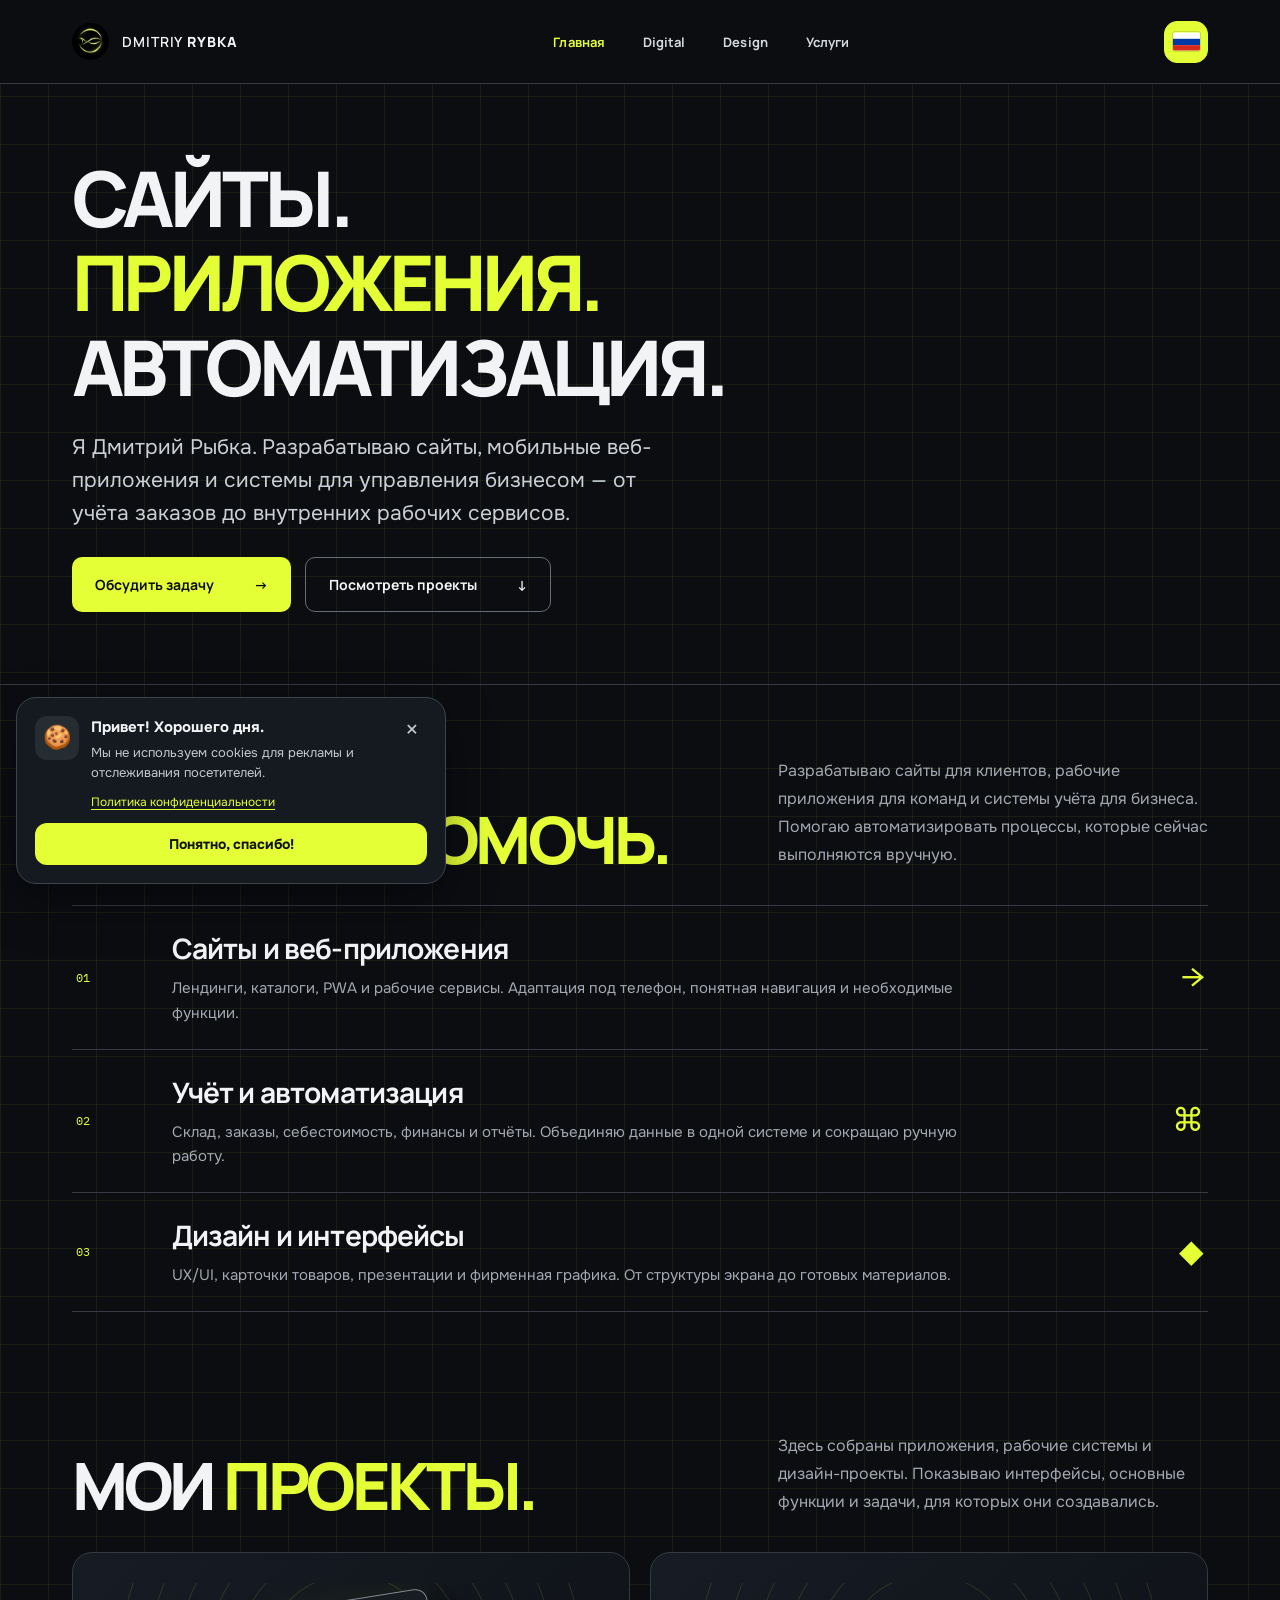
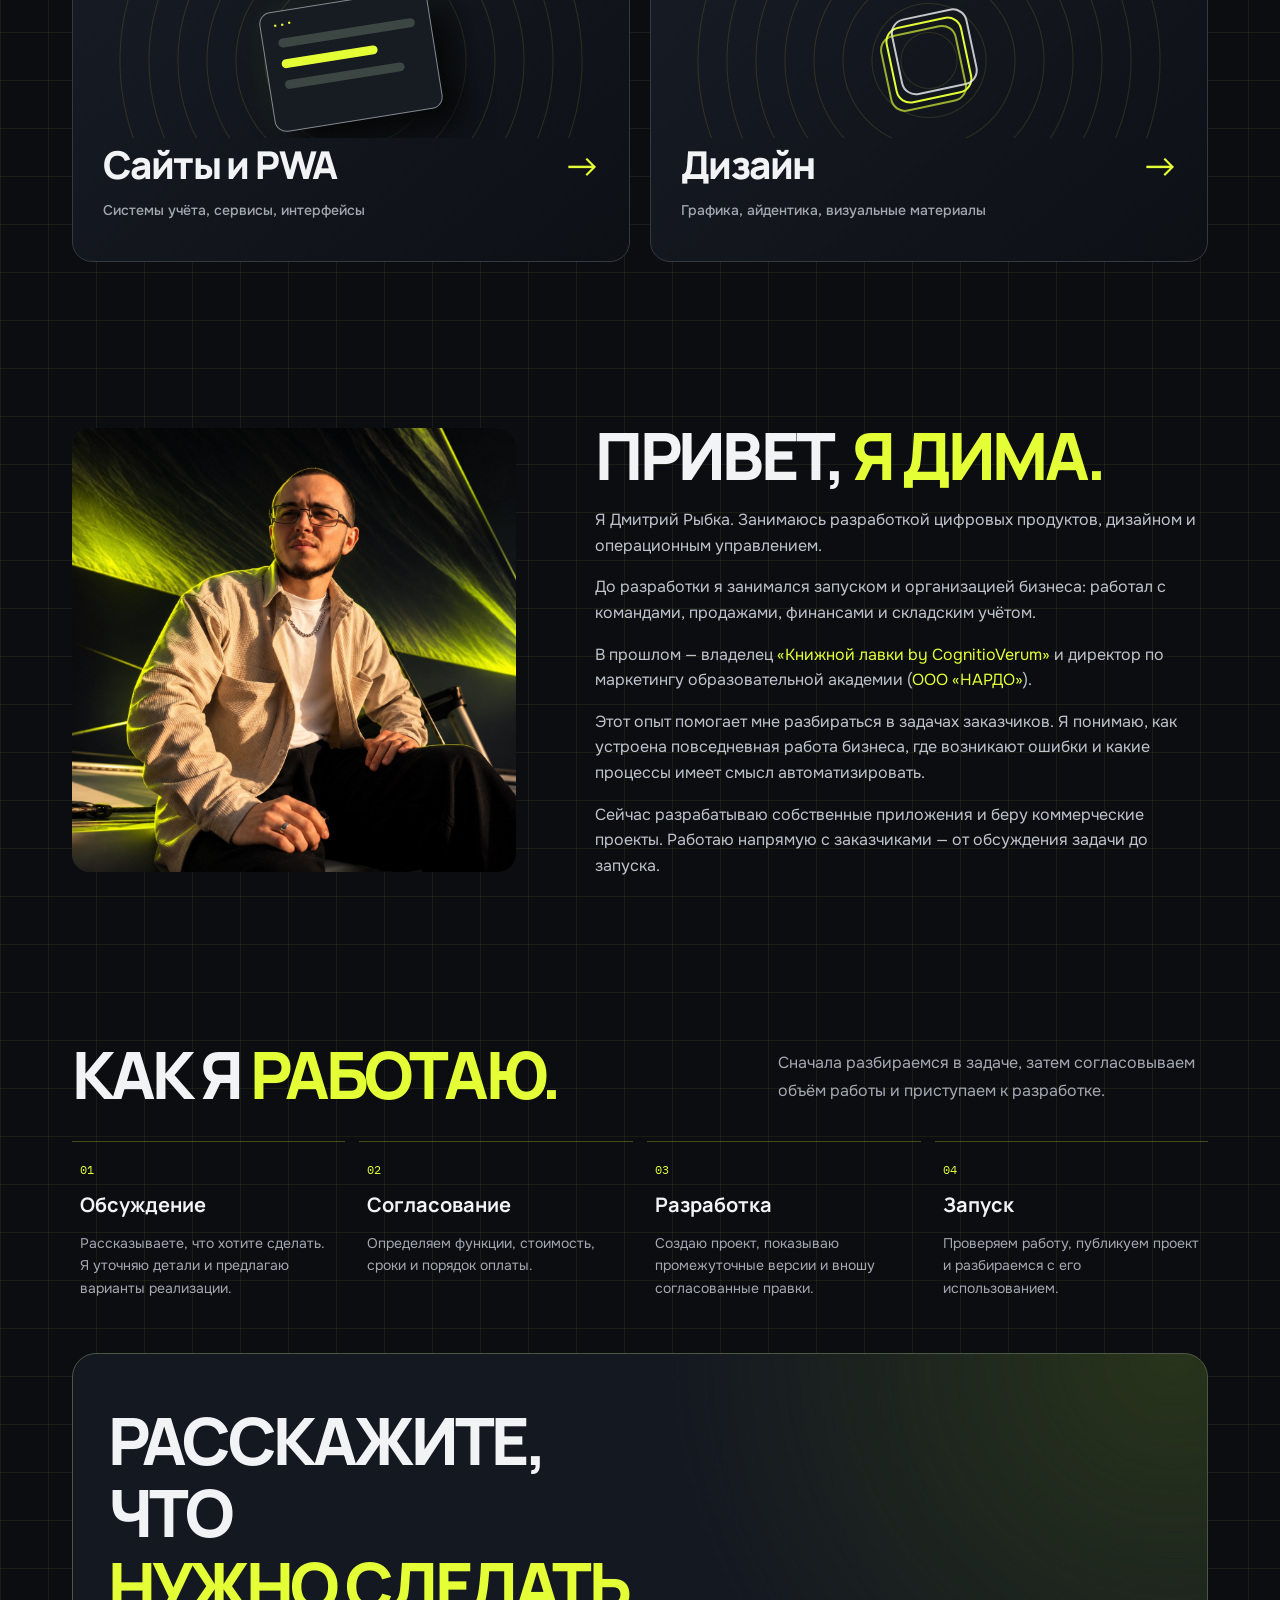
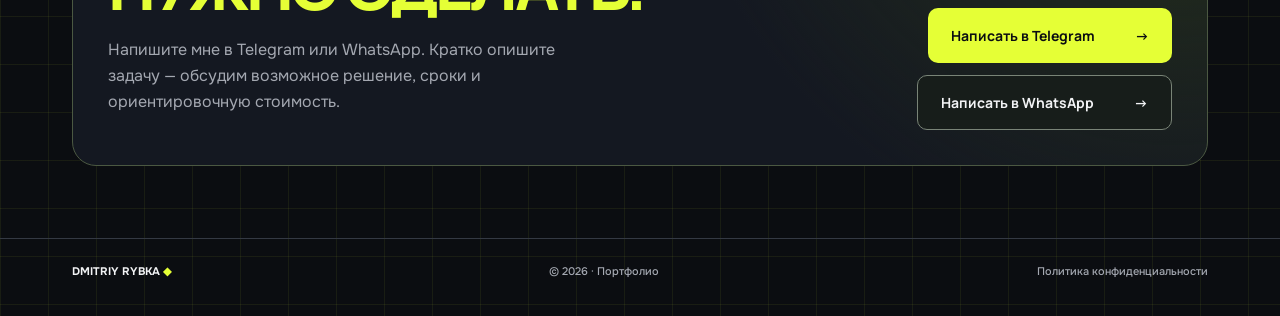
==== index.html @ 059158e9 "Integrate services navigation and sitemap: index.html" ====
<!doctype html><html lang="ru"><head>
<!-- Google Analytics 4 -->
<script async src="https://www.googletagmanager.com/gtag/js?id=G-76533XR7NF"></script>
<script>
  window.dataLayer = window.dataLayer || [];
  function gtag(){dataLayer.push(arguments);}
  gtag('js', new Date());
  gtag('config', 'G-76533XR7NF');
</script>

<meta charset="utf-8"><meta name="viewport" content="width=device-width,initial-scale=1"><meta name="theme-color" content="#0B0D11">
<meta name="description" content="Разработка сайтов, PWA, автоматизация и дизайн. Работаю удалённо с заказчиками из Батуми, Тбилиси, Кутаиси, Сочи, Краснодара, Москвы и других городов."><title>Дмитрий Рыбка — разработка сайтов, PWA и автоматизация</title>
<link rel="icon" href="brand-logo.png" type="image/svg+xml"><link rel="preconnect" href="https://fonts.googleapis.com"><link rel="preconnect" href="https://fonts.gstatic.com" crossorigin><link href="https://fonts.googleapis.com/css2?family=Manrope:wght@400;500;600;700;800&family=Onest:wght@400;500;600;700&family=IBM+Plex+Mono:wght@400;500&display=swap" rel="stylesheet"><link rel="stylesheet" href="brand-site.css?v=6"><script src="locales/ru.js?v=2" defer></script><script src="locales/en.js?v=3" defer></script><script src="locales/ka.js?v=3" defer></script><script src="i18n.js?v=3" defer></script><script src="brand-site.js?v=6" defer></script>

<link rel="canonical" href="https://dmitriyribka27.github.io/">
<meta name="robots" content="index, follow, max-image-preview:large">
<meta property="og:type" content="website">
<meta property="og:site_name" content="Dmitriy Rybka — Portfolio">
<meta property="og:title" content="Дмитрий Рыбка — разработка сайтов, PWA и автоматизация">
<meta property="og:description" content="Разработка сайтов, PWA, автоматизация и дизайн. Работаю удалённо с заказчиками из Батуми, Тбилиси, Кутаиси, Сочи, Краснодара, Москвы и других городов.">
<meta property="og:url" content="https://dmitriyribka27.github.io/">
<meta name="twitter:card" content="summary">
<meta name="twitter:title" content="Дмитрий Рыбка — разработка сайтов, PWA и автоматизация">
<meta name="twitter:description" content="Разработка сайтов, PWA, автоматизация и дизайн. Работаю удалённо с заказчиками из Батуми, Тбилиси, Кутаиси, Сочи, Краснодара, Москвы и других городов.">
<script type="application/ld+json">{"@context":"https://schema.org","@type":"Person","name":"Дмитрий Рыбка","alternateName":"Dmitriy Rybka","url":"https://dmitriyribka27.github.io/","jobTitle":"Веб-разработчик и дизайнер","description":"Разработка сайтов, PWA, автоматизация бизнес-процессов и графический дизайн.","knowsAbout":["Web development","Progressive Web Apps","Business process automation","UI/UX design","Graphic design"],"sameAs":["https://github.com/dmitriyribka27","https://t.me/ribka_27"]}</script>
</head><body>
<header class="header"><a class="wordmark" href="index.html"><img src="brand-logo.png" alt="" width="37" height="37"><span>DMITRIY <b>RYBKA</b></span></a><nav class="nav" aria-label="Основное меню"><a class="active" href="index.html">Главная</a><a href="digital.html">Digital</a><a href="design.html">Design</a><a href="services.html">Услуги</a></nav><div class="language-switcher"><button class="language-trigger" type="button" aria-label="Выбрать язык" aria-haspopup="true" aria-expanded="false" aria-controls="site-language-menu"><span class="language-trigger-flag" aria-hidden="true">🇷🇺</span></button><div class="language-menu" id="site-language-menu" hidden aria-label="Другие языки"><button class="language-option" type="button" data-lang="en" aria-label="English — скоро" title="English — скоро"><span aria-hidden="true">🇺🇸</span></button><button class="language-option" type="button" data-lang="ka" aria-label="ქართული — скоро" title="ქართული — скоро"><span aria-hidden="true">🇬🇪</span></button></div></div></header>
<main>
<section class="hero section" id="top"><div class="hero-mesh mesh" aria-hidden="true"></div><div class="hero-content"><p class="eyebrow"><span class="signal"></span>  <span class="eyebrow-end"></span></p><h1>САЙТЫ.<br><span class="lime">ПРИЛОЖЕНИЯ.</span><br>АВТОМАТИЗАЦИЯ.</h1><p class="hero-desc">Я Дмитрий Рыбка. Разрабатываю сайты, мобильные веб-приложения и системы для управления бизнесом — от учёта заказов до внутренних рабочих сервисов.</p><div class="actions"><a class="btn btn-lime" href="https://t.me/ribka_27" target="_blank" rel="noopener">Обсудить задачу <span>→</span></a><a class="btn btn-ghost" href="#works">Посмотреть проекты <span>↓</span></a></div><div class="hero-foot"><span></span><span>ЛИСТАЙТЕ ВНИЗ ↓</span></div></div></section>
<section class="section services" id="services"><div class="section-top"><span></span><span>ЧЕМ МОГУ БЫТЬ ПОЛЕЗЕН</span></div><div class="section-head"><h2>ЧЕМ МОГУ <span class="lime">ПОМОЧЬ.</span></h2><p>Разрабатываю сайты для клиентов, рабочие приложения для команд и системы учёта для бизнеса. Помогаю автоматизировать процессы, которые сейчас выполняются вручную.</p></div><div class="service-list"><article class="service"><span class="service-no">01</span><div><h3>Сайты и веб-приложения</h3><p>Лендинги, каталоги, PWA и рабочие сервисы. Адаптация под телефон, понятная навигация и необходимые функции.</p></div><span class="service-symbol" aria-hidden="true">→</span></article><article class="service"><span class="service-no">02</span><div><h3>Учёт и автоматизация</h3><p>Склад, заказы, себестоимость, финансы и отчёты. Объединяю данные в одной системе и сокращаю ручную работу.</p></div><span class="service-symbol" aria-hidden="true">⌘</span></article><article class="service"><span class="service-no">03</span><div><h3>Дизайн и интерфейсы</h3><p>UX/UI, карточки товаров, презентации и фирменная графика. От структуры экрана до готовых материалов.</p></div><span class="service-symbol" aria-hidden="true">◆</span></article></div></section>
<section class="section work-links" id="works"><div class="section-top"><span></span><span>ВЫБЕРИТЕ НАПРАВЛЕНИЕ</span></div><div class="section-head"><h2>МОИ <span class="lime">ПРОЕКТЫ.</span></h2><p>Здесь собраны приложения, рабочие системы и дизайн-проекты. Показываю интерфейсы, основные функции и задачи, для которых они создавались.</p></div><div class="work-grid"><a href="digital.html" class="work-card"><div class="card-graphic digital-graphic" aria-hidden="true"><span class="abstract-window"><i></i><i></i><i></i><em></em></span></div><span class="work-label"></span><strong>Сайты и PWA <span>→</span></strong><small>Системы учёта, сервисы, интерфейсы</small></a><a href="design.html" class="work-card"><div class="card-graphic design-graphic" aria-hidden="true"><span class="design-icon" aria-hidden="true"><i></i><i></i><i></i></span></div><span class="work-label"></span><strong>Дизайн <span>→</span></strong><small>Графика, айдентика, визуальные материалы</small></a></div></section>
<section class="section about" id="about"><div class="section-top"><span></span><span>ДМИТРИЙ РЫБКА</span></div><div class="about-layout"><div class="about-picture"><img src="assets/dmitriy-yacht.jpeg" alt="Дмитрий Рыбка на яхте в Батуми" loading="lazy"><span class="picture-caption"></span></div><div class="about-copy"><h2>ПРИВЕТ, <span class="lime">Я ДИМА.</span></h2><p>Я Дмитрий Рыбка. Занимаюсь разработкой цифровых продуктов, дизайном и операционным управлением.</p><p>До разработки я занимался запуском и организацией бизнеса: работал с командами, продажами, финансами и складским учётом.</p><p>В прошлом — владелец <span class="lime">«Книжной лавки by CognitioVerum»</span> и директор по маркетингу образовательной академии (<span class="lime">ООО «НАРДО»</span>).</p><p>Этот опыт помогает мне разбираться в задачах заказчиков. Я понимаю, как устроена повседневная работа бизнеса, где возникают ошибки и какие процессы имеет смысл автоматизировать.</p><p>Сейчас разрабатываю собственные приложения и беру коммерческие проекты. Работаю напрямую с заказчиками — от обсуждения задачи до запуска.</p><div class="about-facts"><span>ОПЕРАЦИОННЫЙ ОПЫТ</span><span>Сайты, PWA и UX</span></div></div></div></section>
<section class="section process" id="contact"><div class="section-top"><span></span><span>ПРОСТОЙ И ПРОЗРАЧНЫЙ ПРОЦЕСС</span></div><div class="section-head"><h2>КАК Я <span class="lime">РАБОТАЮ.</span></h2><p>Сначала разбираемся в задаче, затем согласовываем объём работы и приступаем к разработке.</p></div><ol class="steps"><li><span>01</span><strong>Обсуждение</strong><p>Рассказываете, что хотите сделать. Я уточняю детали и предлагаю варианты реализации.</p></li><li><span>02</span><strong>Согласование</strong><p>Определяем функции, стоимость, сроки и порядок оплаты.</p></li><li><span>03</span><strong>Разработка</strong><p>Создаю проект, показываю промежуточные версии и вношу согласованные правки.</p></li><li><span>04</span><strong>Запуск</strong><p>Проверяем работу, публикуем проект и разбираемся с его использованием.</p></li></ol><div class="contact-panel"><div><h2>РАССКАЖИТЕ, ЧТО<br><span class="lime">НУЖНО СДЕЛАТЬ.</span></h2><p>Напишите мне в Telegram или WhatsApp. Кратко опишите задачу — обсудим возможное решение, сроки и ориентировочную стоимость.</p></div><div class="contact-actions"><a class="btn btn-lime" href="https://t.me/ribka_27" target="_blank" rel="noopener">Написать в Telegram <span>→</span></a><a class="btn btn-whatsapp" href="https://wa.me/995568997063" target="_blank" rel="noopener noreferrer">Написать в WhatsApp <span aria-hidden="true">→</span></a></div></div></section>
</main><footer class="footer"><a href="#top">DMITRIY RYBKA <span class="lime">◆</span></a><span>© 2026 · Портфолио</span><a href="privacy.html">Политика конфиденциальности</a></footer>
</body></html>
---- brand-site.css ----
:root{--bg:#0b0d11;--lime:#e5ff36;--text:#f2f3f5;--steel:#a4a8b1;--surface:#141821;--line:#343943}*{box-sizing:border-box}html{scroll-behavior:smooth}body{margin:0;background:var(--bg);color:var(--text);font-family:Onest,Manrope,Arial,sans-serif;-webkit-font-smoothing:antialiased}a{color:inherit;text-decoration:none}button{font:inherit}img{max-width:100%}::selection{background:var(--lime);color:var(--bg)}.lime{color:var(--lime)}.header{height:84px;max-width:1440px;margin:auto;padding:0 5.6%;display:flex;align-items:center;justify-content:space-between;border-bottom:1px solid var(--line);gap:24px}.wordmark{display:flex;align-items:center;gap:13px;font:600 14px Manrope,sans-serif;letter-spacing:.08em;white-space:nowrap}.wordmark img{object-fit:contain}.wordmark b{font-weight:800}.nav{display:flex;gap:38px;align-items:center}.nav a,.header-contact{font:500 13px Manrope,sans-serif;color:var(--steel);transition:color .2s}.nav a:hover,.nav .active,.header-contact:hover{color:var(--lime)}.header-contact{color:var(--text);white-space:nowrap}.header-contact span{color:var(--lime);padding-left:12px}.section{max-width:1440px;margin:auto;padding:105px 5.6%}.hero{min-height:750px;position:relative;overflow:hidden;display:flex;align-items:center;padding-top:90px;padding-bottom:35px;border-bottom:1px solid var(--line)}.hero-content{position:relative;z-index:2;width:100%}.eyebrow,.section-top,.hero-foot,.work-label,.work-card small,.about-facts,.picture-caption,.footer,.project-tags,.case-meta,.project-status,.mini-label{font:500 11px 'IBM Plex Mono',monospace;letter-spacing:.12em}.eyebrow{color:var(--steel);display:flex;align-items:center;gap:13px}.signal{height:8px;width:8px;border-radius:100%;background:var(--lime);box-shadow:0 0 18px var(--lime)}.eyebrow-end{margin-left:auto}.hero h1,h2{font-family:Manrope,sans-serif;letter-spacing:-.055em;font-weight:800}.hero h1{font-size:clamp(53px,7.25vw,108px);line-height:1.11;margin:48px 0 30px;max-width:1200px}.hero-desc{font-size:clamp(16px,1.7vw,21px);line-height:1.65;color:#cbd0d6;max-width:670px}.actions{display:flex;gap:14px;flex-wrap:wrap;margin-top:35px}.btn{display:inline-flex;min-height:55px;align-items:center;justify-content:space-between;gap:40px;padding:15px 23px;border-radius:10px;font:700 14px Manrope,sans-serif;transition:transform .2s,background .2s,border-color .2s}.btn:hover{transform:translateY(-3px)}.btn-lime{background:var(--lime);color:var(--bg)}.btn-lime:hover{background:#f0ff88}.btn-ghost{border:1px solid #666d76;color:var(--text)}.btn-ghost:hover{border-color:var(--lime)}.hero-foot{display:flex;justify-content:space-between;color:var(--steel);margin-top:95px}.mesh{pointer-events:none;position:absolute;right:-11%;top:-30%;width:70%;height:100%;opacity:.6;background:repeating-radial-gradient(ellipse at 80% 25%,transparent 0 32px,rgba(229,255,54,.23) 33px,transparent 34px);transform:rotate(-25deg);mask-image:linear-gradient(to left,#000,transparent 85%)}.mesh:after{content:'';position:absolute;width:70%;height:20%;right:10%;top:62%;border-top:2px solid var(--lime);border-radius:50%;filter:drop-shadow(0 0 13px var(--lime));transform:rotate(-14deg)}.section-top{display:flex;align-items:center;justify-content:space-between;color:var(--steel);padding-bottom:22px;border-bottom:1px solid var(--line)}.section-top span:first-child{color:var(--lime)}.section-head{display:flex;align-items:end;justify-content:space-between;gap:50px;margin:55px 0 47px}.section-head h2,.about-copy h2,.contact-panel h2,.page-hero h1{font-size:clamp(41px,5.1vw,74px);line-height:1.11;margin:0}.section-head p{font-size:16px;line-height:1.75;color:var(--steel);max-width:430px;margin:0 0 6px}.service-list{border-top:1px solid var(--line)}.service{border-bottom:1px solid var(--line);padding:29px 4px;display:grid;grid-template-columns:80px 1fr 60px;align-items:center;gap:16px}.service-no{color:var(--lime);font:12px 'IBM Plex Mono',monospace}.service h3{font:700 clamp(22px,2.2vw,31px) Manrope,sans-serif;letter-spacing:-.03em;margin:0 0 9px}.service p{margin:0;color:var(--steel);line-height:1.65;max-width:830px;font-size:15px}.service-symbol{font-size:32px;color:var(--lime);text-align:right}.work-links{padding-top:70px}.work-grid{display:grid;grid-template-columns:1fr 1fr;gap:20px}.work-card{min-height:395px;overflow:hidden;position:relative;border:1px solid #353a42;background:linear-gradient(140deg,#171b24,#0d1015);border-radius:20px;padding:30px;display:flex;flex-direction:column;transition:border-color .2s,transform .2s}.work-card:hover{border-color:var(--lime);transform:translateY(-4px)}.card-graphic{height:215px;position:relative;display:grid;place-items:center;overflow:hidden}.card-graphic:before{content:'';position:absolute;inset:-60%;background:repeating-radial-gradient(circle at center,transparent 0 27px,rgba(229,255,54,.12) 28px,transparent 29px);transform:rotate(-18deg)}.abstract-window{display:block;width:170px;height:121px;border:1px solid #818890;border-radius:12px;transform:rotate(-9deg);background:#171b22;box-shadow:18px 20px 30px #050607,0 0 35px #bcf12b15;padding:15px;position:relative}.abstract-window:before{content:'•••';position:absolute;top:6px;left:13px;color:var(--lime);font-size:11px;letter-spacing:3px}.abstract-window i{display:block;height:9px;margin:12px 0 0;background:#3c4642;border-radius:5px}.abstract-window i:nth-child(2){width:70%;background:var(--lime)}.abstract-window i:nth-child(3){width:88%}.abstract-orbit{width:160px;height:160px;border-radius:50%;border:2px solid var(--lime);transform:rotate(-24deg) scaleX(.78);box-shadow:0 0 35px #aee02c38}.abstract-orbit:after{content:'';position:absolute;width:170px;height:85px;border:2px solid #f2f3f5;border-radius:50%;top:32px;left:-6px;transform:rotate(48deg)}.abstract-spark{position:absolute;font-size:53px;color:var(--lime);text-shadow:0 0 25px #e5ff367c}.work-label{color:var(--lime);margin:5px 0 15px}.work-card strong{font:800 clamp(27px,3vw,42px) Manrope,sans-serif;letter-spacing:-.04em;display:flex;justify-content:space-between;align-items:center}.work-card strong span{color:var(--lime);font-weight:400}.work-card small{letter-spacing:0;font-family:Onest,sans-serif;font-size:14px;color:var(--steel);margin-top:10px}.about-layout{display:grid;grid-template-columns:minmax(280px,.84fr) 1.16fr;gap:7%;align-items:center;margin-top:50px}.about-picture{position:relative;overflow:hidden;border-radius:18px;background:#20242b;aspect-ratio:4/4.6}.about-picture img{width:100%;height:100%;object-fit:cover;object-position:center 35%;display:block}.picture-caption{position:absolute;bottom:18px;left:20px;background:#0b0d11c9;border:1px solid #ffffff52;border-radius:8px;padding:11px}.about-copy .eyebrow{color:var(--lime)}.about-copy h2{margin:25px 0}.about-copy>p:not(.eyebrow){color:#bfc4cc;line-height:1.8;font-size:16px;max-width:620px}.about-facts{display:flex;flex-wrap:wrap;gap:9px;margin-top:35px}.about-facts span,.project-tags span{border:1px solid var(--line);border-radius:40px;padding:10px 13px;color:var(--steel)}.steps{display:grid;grid-template-columns:repeat(4,1fr);list-style:none;gap:14px;padding:0;margin:0 0 75px}.steps li{border-top:1px solid var(--lime);padding-top:20px}.steps li span{display:block;color:var(--lime);font:12px 'IBM Plex Mono',monospace;margin-bottom:32px}.steps strong{font:700 20px Manrope,sans-serif}.steps p{color:var(--steel);line-height:1.6;font-size:14px}.contact-panel{background:radial-gradient(circle at 97% 0,#28341b,transparent 43%),var(--surface);border:1px solid #4b5842;border-radius:24px;padding:55px;display:flex;justify-content:space-between;align-items:end;gap:25px}.contact-panel .eyebrow{color:var(--lime)}.contact-panel h2{margin:20px 0}.contact-panel p{color:var(--steel);max-width:480px;line-height:1.6}.contact-panel .btn{margin-bottom:8px;white-space:nowrap}.footer{max-width:1440px;margin:auto;padding:25px 5.6% 38px;border-top:1px solid var(--line);display:flex;justify-content:space-between;align-items:center;gap:15px;color:var(--steel)}.footer a:first-child{color:var(--text);font-weight:700}.footer a:hover{color:var(--lime)}
/* Inner portfolio pages */
.page-hero{position:relative;overflow:hidden;min-height:450px;display:flex;flex-direction:column;justify-content:center;border-bottom:1px solid var(--line)}.page-hero .mesh{right:-26%;top:-55%}.page-hero h1{max-width:900px;margin:30px 0 25px}.page-hero p:not(.eyebrow){color:var(--steel);font-size:18px;line-height:1.65;max-width:720px}.page-hero .btn{align-self:flex-start;margin-top:16px}.case-stack{display:grid;gap:22px;margin-top:55px}.case{border:1px solid var(--line);border-radius:20px;background:var(--surface);overflow:hidden;display:grid;grid-template-columns:1.05fr .95fr}.case-copy{padding:45px}.case-meta{color:var(--lime)}.case h2{font-size:clamp(32px,3.4vw,49px);margin:25px 0 18px;line-height:1.13}.case p{color:var(--steel);font-size:15px;line-height:1.75}.case ul{padding-left:20px;color:#cbd0d6;line-height:1.8}.case-visual{min-height:335px;background:radial-gradient(circle at 65% 50%,#303b20,#101319 70%);display:grid;place-items:center;position:relative;overflow:hidden}.case-visual img{width:100%;height:100%;object-fit:cover;max-height:450px}.case-visual.visual-symbol{font:800 clamp(85px,12vw,190px) Manrope,sans-serif;letter-spacing:-.1em;color:var(--lime);text-shadow:0 0 60px #dfff3633}.case-visual .visual-sub{position:absolute;bottom:25px;left:28px;color:var(--steel);font:11px 'IBM Plex Mono',monospace;letter-spacing:.1em}.case-actions{display:flex;gap:18px;flex-wrap:wrap;margin-top:24px}.text-link{font:700 13px Manrope,sans-serif;color:var(--lime);border-bottom:1px solid var(--lime);padding-bottom:6px}.project-tags{display:flex;gap:8px;flex-wrap:wrap;margin-top:25px;font-size:10px}.project-status{display:inline-flex;color:var(--steel);padding:7px 0}.gallery{display:grid;grid-template-columns:repeat(3,1fr);gap:16px;margin-top:42px}.gallery button{padding:0;border:1px solid var(--line);background:var(--surface);border-radius:14px;overflow:hidden;cursor:zoom-in;color:var(--text);text-align:left}.gallery img{display:block;width:100%;height:270px;object-fit:cover;transition:transform .3s}.gallery button:hover img{transform:scale(1.04)}.gallery span{display:block;padding:14px;font:12px Manrope,sans-serif}.subheading{margin:70px 0 20px;font:800 clamp(27px,4vw,48px) Manrope,sans-serif;letter-spacing:-.04em}.simple-card-grid{display:grid;grid-template-columns:repeat(3,1fr);gap:16px}.simple-card{border:1px solid var(--line);border-radius:14px;background:var(--surface);padding:24px}.simple-card h3{font:700 20px Manrope,sans-serif}.simple-card p{color:var(--steel);line-height:1.7;font-size:14px}.design-gallery{display:grid;grid-template-columns:repeat(3,1fr);gap:17px;margin:50px 0}.design-gallery button{background:var(--surface);border:1px solid var(--line);border-radius:17px;overflow:hidden;color:var(--text);text-align:left;padding:0;cursor:zoom-in}.design-gallery img{width:100%;aspect-ratio:4/4.7;object-fit:cover;display:block}.design-gallery span{display:block;padding:17px;font:600 14px Manrope,sans-serif}.lightbox{position:fixed;inset:0;background:#07090df2;z-index:100;display:none;align-items:center;justify-content:center;padding:50px 20px}.lightbox.open{display:flex}.lightbox img{max-width:95%;max-height:90vh;object-fit:contain}.lightbox button{position:absolute;right:24px;top:20px;border:1px solid var(--line);background:#20252b;color:white;border-radius:50%;height:44px;width:44px;cursor:pointer;font-size:24px}
@media(max-width:900px){.header{padding:0 5%;height:73px}.section{padding:75px 5%}.hero{min-height:660px}.hero h1{font-size:clamp(47px,8.2vw,74px)}.section-head{display:block}.section-head p{margin-top:25px}.about-layout{gap:30px}.steps{grid-template-columns:repeat(2,1fr);gap:30px}.contact-panel{padding:35px}.case-copy{padding:30px}.case-visual{min-height:250px}}
@media(max-width:620px){.header{gap:8px}.wordmark{font-size:11px;gap:6px}.wordmark img{height:29px;width:29px}.nav{gap:12px}.nav a{font-size:11px}.header-contact{font-size:0}.header-contact span{font-size:18px;padding:0}.section{padding:65px 6%}.hero{min-height:640px;padding-top:75px}.hero .eyebrow{font-size:9px;letter-spacing:.03em}.eyebrow-end{display:none}.hero h1{font-size:clamp(37px,9.25vw,58px);margin:40px 0 25px;overflow-wrap:anywhere}.hero-desc{font-size:16px}.hero-foot{margin-top:80px;font-size:9px}.hero-foot span:last-child{display:none}.mesh{width:130%;right:-76%;top:-23%;opacity:.37}.section-top{font-size:9px;gap:10px}.section-top span:last-child{max-width:48%;text-align:right}.section-head{margin:36px 0}.section-head h2,.about-copy h2,.contact-panel h2,.page-hero h1{font-size:clamp(35px,9vw,50px)}.service{grid-template-columns:35px 1fr 22px;padding:24px 0;gap:9px}.service h3{font-size:21px}.service p{font-size:13px}.service-symbol{font-size:21px}.work-grid{grid-template-columns:1fr;gap:15px}.work-card{min-height:300px;padding:23px}.card-graphic{height:160px}.work-card strong{font-size:28px}.about-layout{grid-template-columns:1fr}.about-picture{aspect-ratio:4/3.7}.about-copy{padding-top:16px}.steps{gap:15px;margin-bottom:45px}.steps li span{margin-bottom:20px}.steps strong{font-size:17px}.steps p{font-size:12px}.contact-panel{padding:28px;display:block}.contact-panel .btn{margin-top:18px;width:100%}.footer{padding:28px 6%;flex-wrap:wrap;font-size:9px}.footer span{order:3;width:100%}.case{grid-template-columns:1fr}.case-visual{order:-1;height:240px}.case-copy{padding:25px}.gallery,.design-gallery,.simple-card-grid{grid-template-columns:1fr 1fr}.gallery img{height:190px}.design-gallery img{aspect-ratio:3/4}.page-hero{min-height:390px}.btn{gap:20px;font-size:13px;padding:13px 17px}.case h2{font-size:32px}}
@media(max-width:400px){.gallery,.design-gallery,.simple-card-grid{grid-template-columns:1fr}.hero h1{font-size:36px}.nav a{font-size:10px}.nav{gap:9px}}
@media(prefers-reduced-motion:reduce){html{scroll-behavior:auto}*,*:before,*:after{transition:none!important;animation:none!important}}
/* Refinement: clear language, tighter rhythm and a visible brand grid. */
body{background-color:#0b0d11;background-image:linear-gradient(rgba(229,255,54,.065) 1px,transparent 1px),linear-gradient(90deg,rgba(229,255,54,.065) 1px,transparent 1px);background-size:48px 48px}
.section-top,.hero-foot,.work-label,.picture-caption,.about-facts,.case-meta,.visual-sub{display:none!important}
.eyebrow{font-family:Onest,Manrope,sans-serif;letter-spacing:0;font-size:13px;font-weight:600;text-transform:none}
.hero .eyebrow,.page-hero>.eyebrow{display:none}
.hero{min-height:unset;padding-top:76px;padding-bottom:72px}
.hero h1{margin:0 0 22px;font-size:clamp(48px,6vw,86px);line-height:1.1}
.hero-desc{max-width:610px;line-height:1.55}
.hero .actions{margin-top:28px}
.section{padding-top:72px;padding-bottom:72px}
.section-head{margin:0 0 30px;gap:28px}
.services .service{padding-top:23px;padding-bottom:23px}
.work-card{min-height:310px}
.card-graphic{height:155px}
.work-links{padding-top:48px}
.about-layout{margin-top:0}
.about-picture{aspect-ratio:4/4}
.about-copy .eyebrow{margin:0}
.about-copy h2{margin:13px 0}
.about-copy>p:not(.eyebrow){line-height:1.6}
.steps{margin-bottom:40px}
.steps li span{margin-bottom:14px}
.contact-panel{padding:35px}
.contact-panel h2{margin:15px 0}
.mesh{opacity:.85;background:repeating-radial-gradient(ellipse at 80% 25%,transparent 0 23px,rgba(229,255,54,.30) 24px,transparent 25px);mask-image:linear-gradient(to left,#000,transparent 95%)}
.hero:before,.page-hero:before{content:'';pointer-events:none;position:absolute;inset:0;background:linear-gradient(rgba(229,255,54,.16) 1px,transparent 1px),linear-gradient(90deg,rgba(229,255,54,.16) 1px,transparent 1px);background-size:44px 44px;transform:perspective(500px) rotateX(57deg) scale(1.2);transform-origin:70% 0;mask-image:linear-gradient(90deg,transparent 20%,#000 100%);opacity:.6}
.page-hero{min-height:340px}
.case-stack{margin-top:10px}
.case-copy{padding:32px}
.case h2{margin:0 0 15px}
.project-status{letter-spacing:0;font:500 12px Onest,sans-serif;color:var(--steel)}
.footer{font-family:Onest,Manrope,sans-serif;letter-spacing:0}
@media(max-width:620px){
 .header{height:64px}.section{padding-top:45px;padding-bottom:45px}
 .hero{min-height:unset;padding-top:53px;padding-bottom:48px}
 .hero h1{font-size:clamp(35px,9vw,49px);margin:0 0 20px;line-height:1.12}
 .hero-desc{font-size:15px;line-height:1.55;margin:0}
 .hero .actions{margin-top:23px;gap:10px}
 .hero .btn{min-height:48px;padding:11px 15px}
 .section-head{margin:0 0 24px}
 .section-head h2,.about-copy h2,.contact-panel h2{font-size:clamp(34px,8.5vw,46px)}
 .section-head p{margin-top:13px;font-size:14px;line-height:1.55}
 .work-card{min-height:250px}.card-graphic{height:110px}
 .about-picture{aspect-ratio:4/3.7}
 .about-copy{padding-top:3px}.about-copy h2{margin:12px 0}
 .about-copy>p:not(.eyebrow){line-height:1.6;font-size:14px}
 .steps{grid-template-columns:repeat(2,1fr);gap:18px;margin-bottom:28px}
 .steps li span{margin-bottom:10px}
 .contact-panel{padding:25px}
 .page-hero{min-height:300px}.page-hero h1{margin:0 0 15px}
 .page-hero p:not(.eyebrow){font-size:15px;margin:0}
 .case-copy{padding:24px}
 .hero:before,.page-hero:before{background-size:32px 32px;opacity:.8;mask-image:linear-gradient(90deg,transparent 5%,#000 100%)}
}

/* v2.2 — focused visual refinements */
.mesh,.hero-mesh{display:none!important}
.hero:before,.page-hero:before{display:none!important}
.nav a{font-weight:700;color:#d5d8dc;letter-spacing:.005em}
.nav .active{color:var(--lime)}
.nav a:hover{color:var(--lime)}
.wordmark img{border-radius:50%;object-fit:cover}
.design-graphic .design-icon{position:relative;display:block;width:105px;height:105px;transform:rotate(-12deg)}
.design-icon i{position:absolute;display:block;width:78px;height:78px;left:13px;top:13px;border:2px solid var(--lime);border-radius:15px;transform:rotate(0deg)}
.design-icon i:nth-child(2){left:20px;top:6px;border-color:#f2f3f5;opacity:.8}
.design-icon i:nth-child(3){left:6px;top:20px;border-color:var(--lime);opacity:.65}
.contact-actions{display:flex;align-items:stretch;justify-content:flex-end;flex-wrap:wrap;gap:12px}
.contact-panel .contact-actions .btn{margin:0}
.btn-whatsapp{color:var(--text);border:1px solid #798477;background:#171d1a}
.btn-whatsapp:hover{border-color:var(--lime);background:#1e2921}
@media(max-width:900px){.contact-actions{justify-content:flex-start}}
@media(max-width:620px){.nav a{font-weight:700;font-size:12px}.design-graphic .design-icon{transform:rotate(-12deg) scale(.86)}.contact-actions{display:grid;grid-template-columns:1fr;width:100%}.contact-panel .contact-actions .btn{width:100%;margin-top:0}.contact-panel .contact-actions{margin-top:20px}}

/* Solid navigation bar, with the page grid continuing below it. */
body > .header{position:relative;isolation:isolate;background:#0b0d11}
body > .header::before{content:"";position:absolute;top:0;bottom:0;left:50%;width:100vw;transform:translateX(-50%);background:#0b0d11;z-index:-1;pointer-events:none}


/* Home: animated four-step process, without changing the content or layout */
.process .steps li{
  position:relative;
  isolation:isolate;
  border-top-color:rgba(229,255,54,.26);
  border-radius:0 0 12px 12px;
  padding-left:8px;
  padding-right:8px;
  transition:background .35s ease,border-color .35s ease,transform .35s ease;
  animation:homeStepActive 12s ease-in-out infinite;
  animation-delay:calc((var(--step-index, 0)) * -3s);
}
.process .steps li:nth-child(1){--step-index:0}
.process .steps li:nth-child(2){--step-index:3}
.process .steps li:nth-child(3){--step-index:2}
.process .steps li:nth-child(4){--step-index:1}
.process .steps li::before{
  content:"";
  position:absolute;
  left:0;right:0;top:-2px;height:3px;
  border-radius:3px;
  background:var(--lime);
  transform-origin:left center;
  transform:scaleX(0);
  box-shadow:0 0 13px rgba(229,255,54,.38);
  animation:homeStepLine 12s ease-in-out infinite;
  animation-delay:calc((var(--step-index, 0)) * -3s);
  pointer-events:none;
}
.process .steps li strong{
  display:block;
  transition:color .3s ease;
}
.process .steps li span{
  transition:color .3s ease,text-shadow .3s ease;
}
.process .steps li:is(:hover,:focus-visible){
  outline:1px solid rgba(229,255,54,.58);
  outline-offset:5px;
  background:rgba(229,255,54,.055);
  transform:translateY(-3px);
}
.process .steps li:is(:hover,:focus-visible) strong{color:var(--lime)}
@keyframes homeStepActive{
  0%,20%{background:rgba(229,255,54,.065);border-top-color:var(--lime)}
  24%,100%{background:transparent;border-top-color:rgba(229,255,54,.26)}
}
@keyframes homeStepLine{
  0%{transform:scaleX(0);opacity:1}
  16%{transform:scaleX(1);opacity:1}
  23%{transform:scaleX(1);opacity:.65}
  26%,100%{transform:scaleX(0);opacity:0}
}
@media(prefers-reduced-motion:reduce){
  .process .steps li,.process .steps li::before{animation:none!important}
  .process .steps li{transition:none}
  .process .steps li::before{transform:scaleX(1);opacity:.5}
}


/* About section — restrained reading-light sweep */
.about-copy .reading-word{white-space:nowrap}
.about-copy .reading-char{
  transition:text-shadow .48s ease,color .48s ease,-webkit-text-stroke .48s ease;
  -webkit-text-stroke:0 transparent;
}
.about-copy .reading-char.reading-lit{
  color:#f8f9fa;
  -webkit-text-stroke:.2px currentColor;
  text-shadow:0 0 8px rgba(255,255,255,.26),0 0 15px rgba(229,255,54,.13);
}
.about-copy .lime .reading-char.reading-lit{
  color:#efff8b;
  text-shadow:0 0 9px rgba(229,255,54,.45),0 0 19px rgba(229,255,54,.18);
}
@media(prefers-reduced-motion:reduce){
  .about-copy .reading-char{transition:none!important}
}


/* Shared informational privacy notice (not a cookie-consent dialog) */
.privacy-notice{position:fixed;z-index:1000;left:max(16px,env(safe-area-inset-left));bottom:calc(16px + env(safe-area-inset-bottom));width:min(430px,calc(100vw - 32px));padding:18px;display:grid;grid-template-columns:44px minmax(0,1fr) 30px;gap:12px;align-items:start;background:#151a20;border:1px solid #3c454e;border-radius:20px;box-shadow:0 18px 50px rgba(0,0,0,.4);color:#f2f3f5;opacity:0;transform:translateY(20px);transition:opacity .38s ease,transform .38s ease;font-family:Onest,Manrope,Arial,sans-serif}
.privacy-notice.privacy-notice-visible{opacity:1;transform:translateY(0)}
.privacy-notice-icon{display:flex;align-items:center;justify-content:center;width:44px;height:44px;border-radius:12px;background:#252d32;font-size:23px}
.privacy-notice-copy{min-width:0;padding-top:1px}
.privacy-notice-copy strong{display:block;font-size:15px;line-height:1.4;font-weight:700}
.privacy-notice-copy p{margin:5px 0 7px;font-size:13px;line-height:1.55;color:#c1c8d0}
.privacy-notice-copy a{font-size:12px;color:#e5ff36;text-decoration:underline;text-underline-offset:3px}
.privacy-notice-close{border:0;background:transparent;color:#c1c8d0;cursor:pointer;font-size:25px;line-height:28px;padding:0}
.privacy-notice-ok{grid-column:1/-1;width:100%;padding:12px 16px;border:0;border-radius:12px;background:#e5ff36;color:#101310;font-size:14px;font-weight:700;cursor:pointer}
.privacy-notice-close:focus-visible,.privacy-notice-ok:focus-visible,.privacy-notice-copy a:focus-visible{outline:2px solid #e5ff36;outline-offset:3px}
@media(max-width:500px){.privacy-notice{left:16px;right:16px;width:auto;padding:15px;grid-template-columns:40px minmax(0,1fr) 28px;gap:10px}.privacy-notice-icon{width:40px;height:40px}}
@media(prefers-reduced-motion:reduce){.privacy-notice{transition:none;transform:none}}


/* Compact lime flag-only language switcher; dropdown stacks above page content. */
body > .header{z-index:100;overflow:visible}
.language-switcher{position:relative;z-index:101;flex:0 0 auto}
.language-trigger{appearance:none;-webkit-appearance:none;display:grid;place-items:center;width:44px;height:42px;padding:0;border:1px solid #e5ff36;border-radius:13px;background:#e5ff36;color:#0b0d11;cursor:pointer;touch-action:manipulation}
.language-trigger-flag{font-size:25px;line-height:1;pointer-events:none}
.language-menu{position:absolute;top:calc(100% + 6px);left:0;width:44px;display:flex;flex-direction:column;gap:6px;padding:6px 0 0;background:transparent;z-index:102}
.language-menu[hidden]{display:none!important}
.language-option{appearance:none;-webkit-appearance:none;display:grid;place-items:center;width:44px;height:42px;padding:0;background:#171d24;border:1px solid #434a50;border-radius:13px;color:#fff;cursor:pointer;touch-action:manipulation;box-shadow:0 6px 18px #0008;transition:background .2s,border-color .2s,transform .2s}
.language-option span{font-size:25px;line-height:1;pointer-events:none}
.language-option:hover,.language-option:focus-visible{background:#29321c;border-color:#e5ff36}
.language-trigger:focus-visible{outline:2px solid #fff;outline-offset:3px}
@media(max-width:620px){.header{gap:6px}.wordmark{flex-shrink:0}.language-trigger,.language-option{width:38px;height:38px;border-radius:11px}.language-menu{width:38px}.language-trigger-flag,.language-option span{font-size:23px}}
@media(max-width:380px){.wordmark{font-size:10px}.nav{gap:7px}}
@media(prefers-reduced-motion:reduce){.language-option{transition:none}}


/* Small fixed back-to-top button; respects iPhone safe area. */
.scroll-to-top{position:fixed;right:18px;bottom:calc(22px + env(safe-area-inset-bottom,0px));z-index:120;display:grid;place-items:center;width:44px;height:44px;padding:0;border:1px solid #626d50;border-radius:50%;background:#1b2223;color:#e5ff36;box-shadow:0 7px 22px #0009;cursor:pointer;opacity:0;visibility:hidden;transform:translateY(8px);transition:opacity .2s,transform .2s,visibility .2s,background .2s;touch-action:manipulation;-webkit-tap-highlight-color:transparent}
.scroll-to-top.is-visible{opacity:1;visibility:visible;transform:translateY(0)}
.scroll-to-top:hover{background:#2b3523}
.scroll-to-top:focus-visible{outline:2px solid #e5ff36;outline-offset:3px}
@media(max-width:620px){.scroll-to-top{right:14px;bottom:calc(16px + env(safe-area-inset-bottom,0px));width:42px;height:42px}}
@media(prefers-reduced-motion:reduce){.scroll-to-top{transition:none}}


/* Desktop-only flag artwork: Windows browsers otherwise show RU/US/GE letters for emoji flags. Mobile is unchanged. */
@media(min-width:768px){
.language-trigger-flag,.language-option span{display:block;width:27px;height:19px;font-size:0!important;line-height:0;background-position:center;background-repeat:no-repeat;background-size:27px 19px;border-radius:2px;overflow:hidden;box-shadow:0 0 0 1px #0002}
html[lang="ru"] .language-trigger-flag,.language-option[data-lang="ru"] span{background-image:url("data:image/svg+xml,%3Csvg%20xmlns%3D%22http%3A%2F%2Fwww.w3.org%2F2000%2Fsvg%22%20viewBox%3D%220%200%2030%2020%22%3E%3Cpath%20fill%3D%22%23fff%22%20d%3D%22M0%200h30v20H0z%22%2F%3E%3Cpath%20fill%3D%22%230039a6%22%20d%3D%22M0%207h30v7H0z%22%2F%3E%3Cpath%20fill%3D%22%23d52b1e%22%20d%3D%22M0%2014h30v6H0z%22%2F%3E%3C%2Fsvg%3E")}
html[lang="en"] .language-trigger-flag,.language-option[data-lang="en"] span{background-image:url("data:image/svg+xml,%3Csvg%20xmlns%3D%22http%3A%2F%2Fwww.w3.org%2F2000%2Fsvg%22%20viewBox%3D%220%200%2030%2020%22%3E%3Cpath%20fill%3D%22%23fff%22%20d%3D%22M0%200h30v20H0z%22%2F%3E%3Cpath%20fill%3D%22%23b22234%22%20d%3D%22M0%200h30v1.54H0zm0%203.08h30v1.54H0zm0%206.16h30v1.54H0zm0%203.08h30v1.54H0zm0%203.08h30v1.54H0zm0%203.08h30V20H0zm0-12.32h30V7.7H0z%22%2F%3E%3Cpath%20fill%3D%22%233c3b6e%22%20d%3D%22M0%200h12.4v10.8H0z%22%2F%3E%3Cg%20fill%3D%22%23fff%22%3E%3Ccircle%20cx%3D%222%22%20cy%3D%222%22%20r%3D%22.6%22%2F%3E%3Ccircle%20cx%3D%225%22%20cy%3D%222%22%20r%3D%22.6%22%2F%3E%3Ccircle%20cx%3D%228%22%20cy%3D%222%22%20r%3D%22.6%22%2F%3E%3Ccircle%20cx%3D%2211%22%20cy%3D%222%22%20r%3D%22.6%22%2F%3E%3Ccircle%20cx%3D%223.5%22%20cy%3D%224%22%20r%3D%22.6%22%2F%3E%3Ccircle%20cx%3D%226.5%22%20cy%3D%224%22%20r%3D%22.6%22%2F%3E%3Ccircle%20cx%3D%229.5%22%20cy%3D%224%22%20r%3D%22.6%22%2F%3E%3Ccircle%20cx%3D%222%22%20cy%3D%226%22%20r%3D%22.6%22%2F%3E%3Ccircle%20cx%3D%225%22%20cy%3D%226%22%20r%3D%22.6%22%2F%3E%3Ccircle%20cx%3D%228%22%20cy%3D%226%22%20r%3D%22.6%22%2F%3E%3Ccircle%20cx%3D%2211%22%20cy%3D%226%22%20r%3D%22.6%22%2F%3E%3Ccircle%20cx%3D%223.5%22%20cy%3D%228%22%20r%3D%22.6%22%2F%3E%3Ccircle%20cx%3D%226.5%22%20cy%3D%228%22%20r%3D%22.6%22%2F%3E%3Ccircle%20cx%3D%229.5%22%20cy%3D%228%22%20r%3D%22.6%22%2F%3E%3C%2Fg%3E%3C%2Fsvg%3E")}
html[lang="ka"] .language-trigger-flag,.language-option[data-lang="ka"] span{background-image:url("data:image/svg+xml,%3Csvg%20xmlns%3D%22http%3A%2F%2Fwww.w3.org%2F2000%2Fsvg%22%20viewBox%3D%220%200%2030%2020%22%3E%3Cpath%20fill%3D%22%23fff%22%20d%3D%22M0%200h30v20H0z%22%2F%3E%3Cpath%20fill%3D%22%23e21b2d%22%20d%3D%22M12%200h6v20h-6zM0%207h30v6H0z%22%2F%3E%3Cg%20fill%3D%22%23e21b2d%22%3E%3Cpath%20d%3D%22M5%202h1v4H5zM3.5%203.5h4v1h-4zM24%202h1v4h-1zM22.5%203.5h4v1h-4zM5%2014h1v4H5zM3.5%2015.5h4v1h-4zM24%2014h1v4h-1zM22.5%2015.5h4v1h-4z%22%2F%3E%3C%2Fg%3E%3C%2Fsvg%3E")}
}
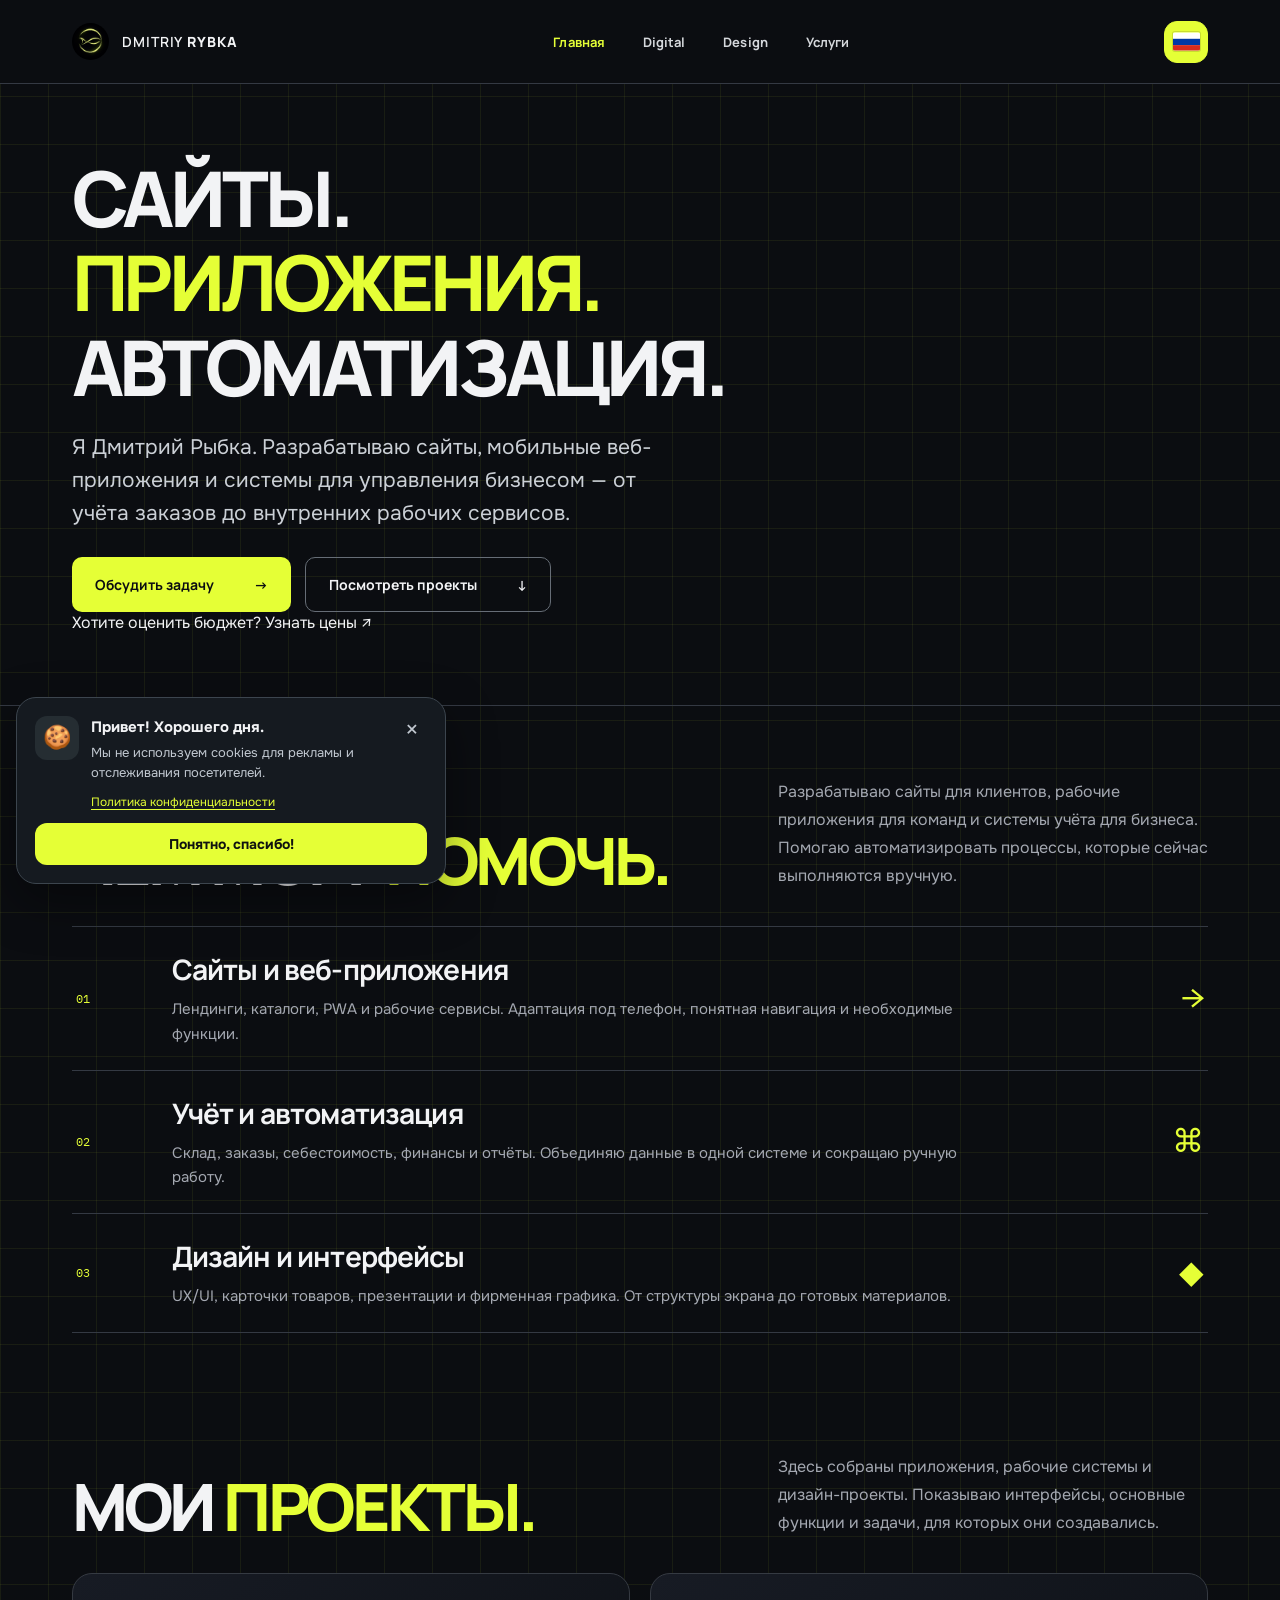
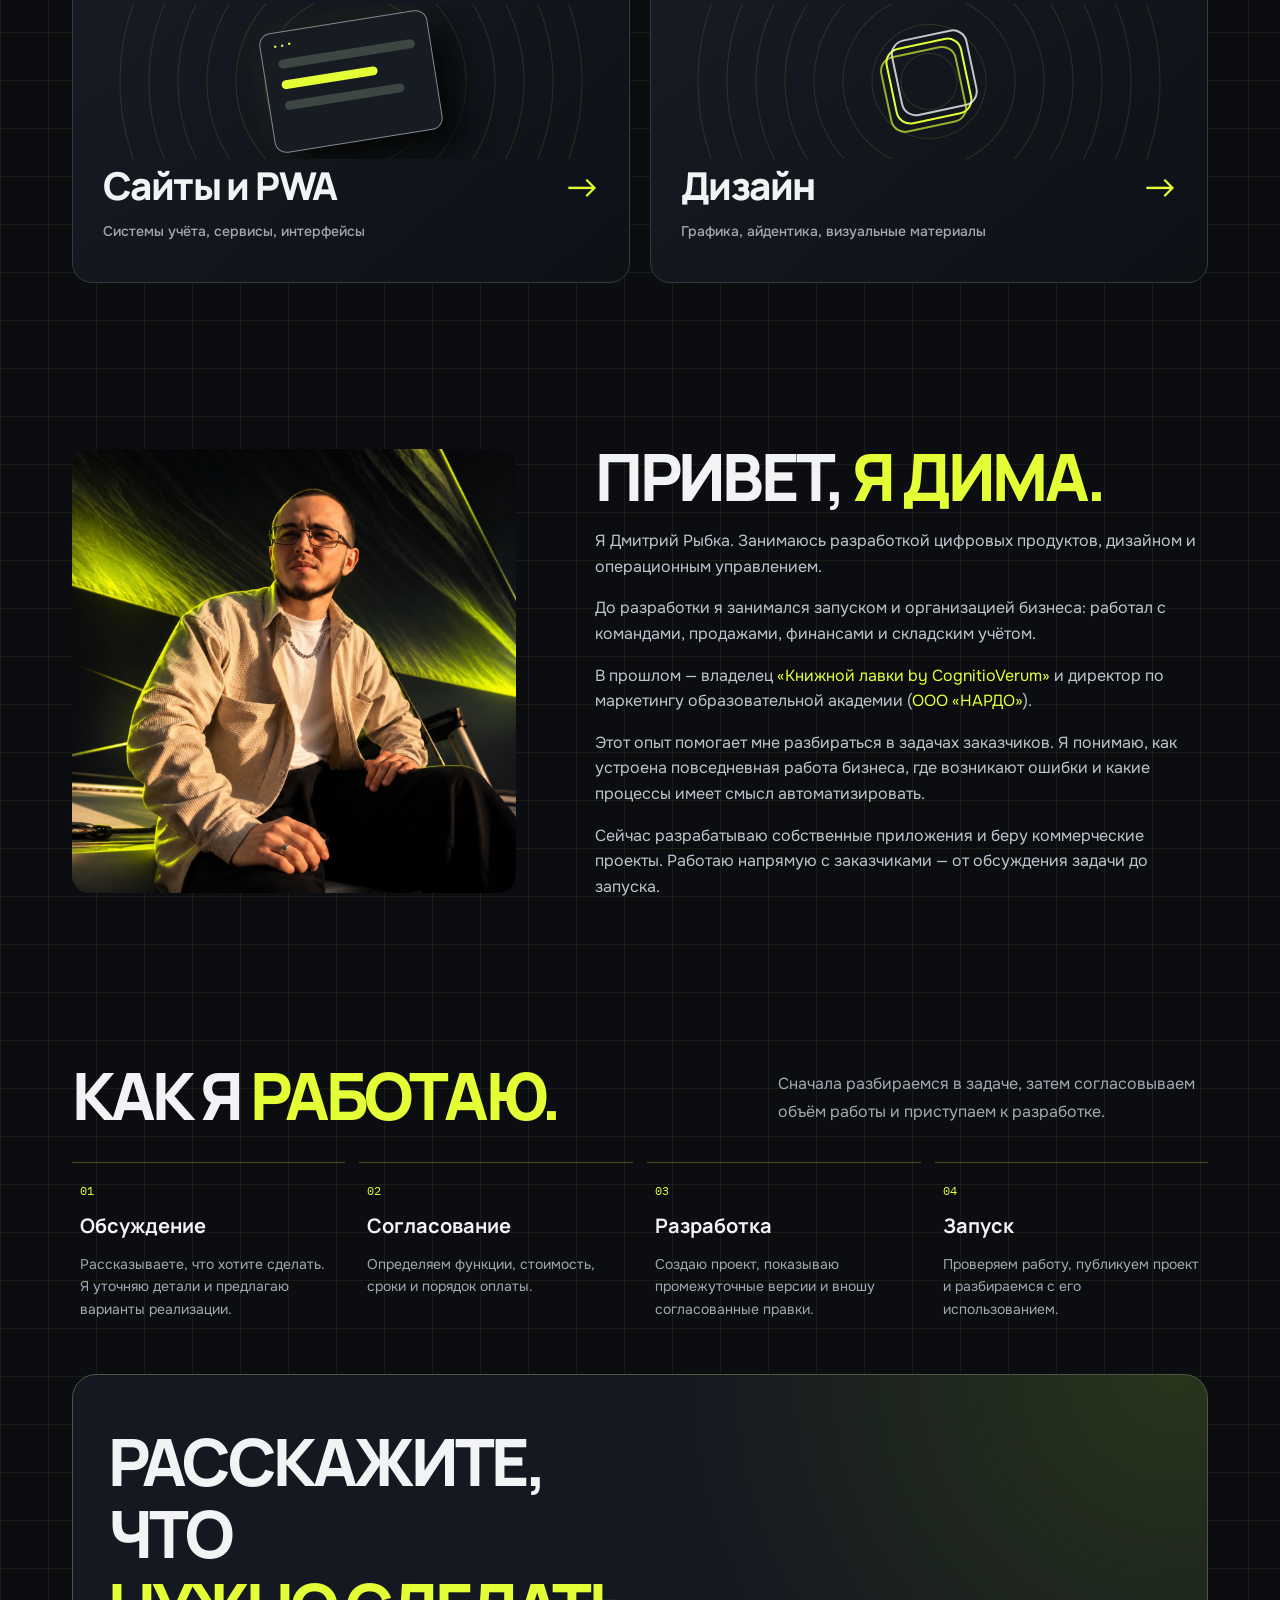
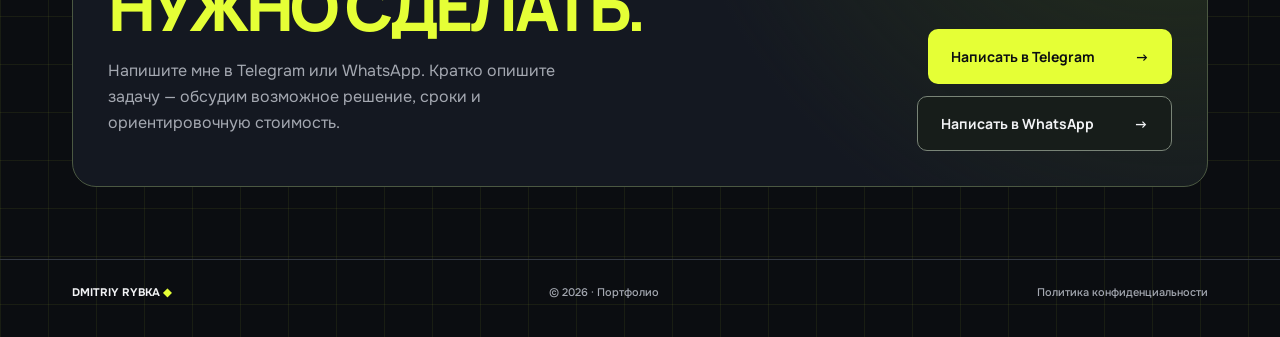
==== commit 70735dfb: "feat: add localized subtle pricing link to homepage hero" ====
--- a/index.html
+++ b/index.html
@@ -10,7 +10,7 @@
 
 <meta charset="utf-8"><meta name="viewport" content="width=device-width,initial-scale=1"><meta name="theme-color" content="#0B0D11">
 <meta name="description" content="Разработка сайтов, PWA, автоматизация и дизайн. Работаю удалённо с заказчиками из Батуми, Тбилиси, Кутаиси, Сочи, Краснодара, Москвы и других городов."><title>Дмитрий Рыбка — разработка сайтов, PWA и автоматизация</title>
-<link rel="icon" href="brand-logo.png" type="image/svg+xml"><link rel="preconnect" href="https://fonts.googleapis.com"><link rel="preconnect" href="https://fonts.gstatic.com" crossorigin><link href="https://fonts.googleapis.com/css2?family=Manrope:wght@400;500;600;700;800&family=Onest:wght@400;500;600;700&family=IBM+Plex+Mono:wght@400;500&display=swap" rel="stylesheet"><link rel="stylesheet" href="brand-site.css?v=6"><script src="locales/ru.js?v=2" defer></script><script src="locales/en.js?v=3" defer></script><script src="locales/ka.js?v=3" defer></script><script src="i18n.js?v=3" defer></script><script src="brand-site.js?v=6" defer></script>
+<link rel="icon" href="brand-logo.png" type="image/svg+xml"><link rel="preconnect" href="https://fonts.googleapis.com"><link rel="preconnect" href="https://fonts.gstatic.com" crossorigin><link href="https://fonts.googleapis.com/css2?family=Manrope:wght@400;500;600;700;800&family=Onest:wght@400;500;600;700&family=IBM+Plex+Mono:wght@400;500&display=swap" rel="stylesheet"><link rel="stylesheet" href="brand-site.css?v=7"><script src="locales/ru.js?v=2" defer></script><script src="locales/en.js?v=3" defer></script><script src="locales/ka.js?v=3" defer></script><script src="i18n.js?v=4" defer></script><script src="brand-site.js?v=6" defer></script>
 
 <link rel="canonical" href="https://dmitriyribka27.github.io/">
 <meta name="robots" content="index, follow, max-image-preview:large">
@@ -26,7 +26,7 @@
 </head><body>
 <header class="header"><a class="wordmark" href="index.html"><img src="brand-logo.png" alt="" width="37" height="37"><span>DMITRIY <b>RYBKA</b></span></a><nav class="nav" aria-label="Основное меню"><a class="active" href="index.html">Главная</a><a href="digital.html">Digital</a><a href="design.html">Design</a><a href="services.html">Услуги</a></nav><div class="language-switcher"><button class="language-trigger" type="button" aria-label="Выбрать язык" aria-haspopup="true" aria-expanded="false" aria-controls="site-language-menu"><span class="language-trigger-flag" aria-hidden="true">🇷🇺</span></button><div class="language-menu" id="site-language-menu" hidden aria-label="Другие языки"><button class="language-option" type="button" data-lang="en" aria-label="English — скоро" title="English — скоро"><span aria-hidden="true">🇺🇸</span></button><button class="language-option" type="button" data-lang="ka" aria-label="ქართული — скоро" title="ქართული — скоро"><span aria-hidden="true">🇬🇪</span></button></div></div></header>
 <main>
-<section class="hero section" id="top"><div class="hero-mesh mesh" aria-hidden="true"></div><div class="hero-content"><p class="eyebrow"><span class="signal"></span>  <span class="eyebrow-end"></span></p><h1>САЙТЫ.<br><span class="lime">ПРИЛОЖЕНИЯ.</span><br>АВТОМАТИЗАЦИЯ.</h1><p class="hero-desc">Я Дмитрий Рыбка. Разрабатываю сайты, мобильные веб-приложения и системы для управления бизнесом — от учёта заказов до внутренних рабочих сервисов.</p><div class="actions"><a class="btn btn-lime" href="https://t.me/ribka_27" target="_blank" rel="noopener">Обсудить задачу <span>→</span></a><a class="btn btn-ghost" href="#works">Посмотреть проекты <span>↓</span></a></div><div class="hero-foot"><span></span><span>ЛИСТАЙТЕ ВНИЗ ↓</span></div></div></section>
+<section class="hero section" id="top"><div class="hero-mesh mesh" aria-hidden="true"></div><div class="hero-content"><p class="eyebrow"><span class="signal"></span>  <span class="eyebrow-end"></span></p><h1>САЙТЫ.<br><span class="lime">ПРИЛОЖЕНИЯ.</span><br>АВТОМАТИЗАЦИЯ.</h1><p class="hero-desc">Я Дмитрий Рыбка. Разрабатываю сайты, мобильные веб-приложения и системы для управления бизнесом — от учёта заказов до внутренних рабочих сервисов.</p><div class="actions"><a class="btn btn-lime" href="https://t.me/ribka_27" target="_blank" rel="noopener">Обсудить задачу <span>→</span></a><a class="btn btn-ghost" href="#works">Посмотреть проекты <span>↓</span></a></div><div class="hero-pricing"><span>Хотите оценить бюджет?</span> <a href="services.html">Узнать цены <span aria-hidden="true">↗</span></a></div><div class="hero-foot"><span></span><span>ЛИСТАЙТЕ ВНИЗ ↓</span></div></div></section>
 <section class="section services" id="services"><div class="section-top"><span></span><span>ЧЕМ МОГУ БЫТЬ ПОЛЕЗЕН</span></div><div class="section-head"><h2>ЧЕМ МОГУ <span class="lime">ПОМОЧЬ.</span></h2><p>Разрабатываю сайты для клиентов, рабочие приложения для команд и системы учёта для бизнеса. Помогаю автоматизировать процессы, которые сейчас выполняются вручную.</p></div><div class="service-list"><article class="service"><span class="service-no">01</span><div><h3>Сайты и веб-приложения</h3><p>Лендинги, каталоги, PWA и рабочие сервисы. Адаптация под телефон, понятная навигация и необходимые функции.</p></div><span class="service-symbol" aria-hidden="true">→</span></article><article class="service"><span class="service-no">02</span><div><h3>Учёт и автоматизация</h3><p>Склад, заказы, себестоимость, финансы и отчёты. Объединяю данные в одной системе и сокращаю ручную работу.</p></div><span class="service-symbol" aria-hidden="true">⌘</span></article><article class="service"><span class="service-no">03</span><div><h3>Дизайн и интерфейсы</h3><p>UX/UI, карточки товаров, презентации и фирменная графика. От структуры экрана до готовых материалов.</p></div><span class="service-symbol" aria-hidden="true">◆</span></article></div></section>
 <section class="section work-links" id="works"><div class="section-top"><span></span><span>ВЫБЕРИТЕ НАПРАВЛЕНИЕ</span></div><div class="section-head"><h2>МОИ <span class="lime">ПРОЕКТЫ.</span></h2><p>Здесь собраны приложения, рабочие системы и дизайн-проекты. Показываю интерфейсы, основные функции и задачи, для которых они создавались.</p></div><div class="work-grid"><a href="digital.html" class="work-card"><div class="card-graphic digital-graphic" aria-hidden="true"><span class="abstract-window"><i></i><i></i><i></i><em></em></span></div><span class="work-label"></span><strong>Сайты и PWA <span>→</span></strong><small>Системы учёта, сервисы, интерфейсы</small></a><a href="design.html" class="work-card"><div class="card-graphic design-graphic" aria-hidden="true"><span class="design-icon" aria-hidden="true"><i></i><i></i><i></i></span></div><span class="work-label"></span><strong>Дизайн <span>→</span></strong><small>Графика, айдентика, визуальные материалы</small></a></div></section>
 <section class="section about" id="about"><div class="section-top"><span></span><span>ДМИТРИЙ РЫБКА</span></div><div class="about-layout"><div class="about-picture"><img src="assets/dmitriy-yacht.jpeg" alt="Дмитрий Рыбка на яхте в Батуми" loading="lazy"><span class="picture-caption"></span></div><div class="about-copy"><h2>ПРИВЕТ, <span class="lime">Я ДИМА.</span></h2><p>Я Дмитрий Рыбка. Занимаюсь разработкой цифровых продуктов, дизайном и операционным управлением.</p><p>До разработки я занимался запуском и организацией бизнеса: работал с командами, продажами, финансами и складским учётом.</p><p>В прошлом — владелец <span class="lime">«Книжной лавки by CognitioVerum»</span> и директор по маркетингу образовательной академии (<span class="lime">ООО «НАРДО»</span>).</p><p>Этот опыт помогает мне разбираться в задачах заказчиков. Я понимаю, как устроена повседневная работа бизнеса, где возникают ошибки и какие процессы имеет смысл автоматизировать.</p><p>Сейчас разрабатываю собственные приложения и беру коммерческие проекты. Работаю напрямую с заказчиками — от обсуждения задачи до запуска.</p><div class="about-facts"><span>ОПЕРАЦИОННЫЙ ОПЫТ</span><span>Сайты, PWA и UX</span></div></div></div></section>
--- a/brand-site.css
+++ b/brand-site.css
@@ -210,3 +210,6 @@
 html[lang="en"] .language-trigger-flag,.language-option[data-lang="en"] span{background-image:url("data:image/svg+xml,%3Csvg%20xmlns%3D%22http%3A%2F%2Fwww.w3.org%2F2000%2Fsvg%22%20viewBox%3D%220%200%2030%2020%22%3E%3Cpath%20fill%3D%22%23fff%22%20d%3D%22M0%200h30v20H0z%22%2F%3E%3Cpath%20fill%3D%22%23b22234%22%20d%3D%22M0%200h30v1.54H0zm0%203.08h30v1.54H0zm0%206.16h30v1.54H0zm0%203.08h30v1.54H0zm0%203.08h30v1.54H0zm0%203.08h30V20H0zm0-12.32h30V7.7H0z%22%2F%3E%3Cpath%20fill%3D%22%233c3b6e%22%20d%3D%22M0%200h12.4v10.8H0z%22%2F%3E%3Cg%20fill%3D%22%23fff%22%3E%3Ccircle%20cx%3D%222%22%20cy%3D%222%22%20r%3D%22.6%22%2F%3E%3Ccircle%20cx%3D%225%22%20cy%3D%222%22%20r%3D%22.6%22%2F%3E%3Ccircle%20cx%3D%228%22%20cy%3D%222%22%20r%3D%22.6%22%2F%3E%3Ccircle%20cx%3D%2211%22%20cy%3D%222%22%20r%3D%22.6%22%2F%3E%3Ccircle%20cx%3D%223.5%22%20cy%3D%224%22%20r%3D%22.6%22%2F%3E%3Ccircle%20cx%3D%226.5%22%20cy%3D%224%22%20r%3D%22.6%22%2F%3E%3Ccircle%20cx%3D%229.5%22%20cy%3D%224%22%20r%3D%22.6%22%2F%3E%3Ccircle%20cx%3D%222%22%20cy%3D%226%22%20r%3D%22.6%22%2F%3E%3Ccircle%20cx%3D%225%22%20cy%3D%226%22%20r%3D%22.6%22%2F%3E%3Ccircle%20cx%3D%228%22%20cy%3D%226%22%20r%3D%22.6%22%2F%3E%3Ccircle%20cx%3D%2211%22%20cy%3D%226%22%20r%3D%22.6%22%2F%3E%3Ccircle%20cx%3D%223.5%22%20cy%3D%228%22%20r%3D%22.6%22%2F%3E%3Ccircle%20cx%3D%226.5%22%20cy%3D%228%22%20r%3D%22.6%22%2F%3E%3Ccircle%20cx%3D%229.5%22%20cy%3D%228%22%20r%3D%22.6%22%2F%3E%3C%2Fg%3E%3C%2Fsvg%3E")}
 html[lang="ka"] .language-trigger-flag,.language-option[data-lang="ka"] span{background-image:url("data:image/svg+xml,%3Csvg%20xmlns%3D%22http%3A%2F%2Fwww.w3.org%2F2000%2Fsvg%22%20viewBox%3D%220%200%2030%2020%22%3E%3Cpath%20fill%3D%22%23fff%22%20d%3D%22M0%200h30v20H0z%22%2F%3E%3Cpath%20fill%3D%22%23e21b2d%22%20d%3D%22M12%200h6v20h-6zM0%207h30v6H0z%22%2F%3E%3Cg%20fill%3D%22%23e21b2d%22%3E%3Cpath%20d%3D%22M5%202h1v4H5zM3.5%203.5h4v1h-4zM24%202h1v4h-1zM22.5%203.5h4v1h-4zM5%2014h1v4H5zM3.5%2015.5h4v1h-4zM24%2014h1v4h-1zM22.5%2015.5h4v1h-4z%22%2F%3E%3C%2Fg%3E%3C%2Fsvg%3E")}
 }
+
+/* Four-link header: keep full labels accessible on narrow phones. */
+@media(max-width:620px){body>.header{height:auto;min-height:73px;padding:9px 5%;display:grid;grid-template-columns:minmax(0,1fr) 38px;column-gap:8px;row-gap:4px}body>.header .wordmark{grid-column:1;grid-row:1}body>.header .language-switcher{grid-column:2;grid-row:1;justify-self:end}body>.header .nav{grid-column:1/-1;grid-row:2;display:flex;justify-content:space-between;gap:4px;width:100%;min-width:0}body>.header .nav a{font-size:12px;font-weight:700;padding:10px 5px;white-space:nowrap;min-height:40px;display:inline-flex;align-items:center}}
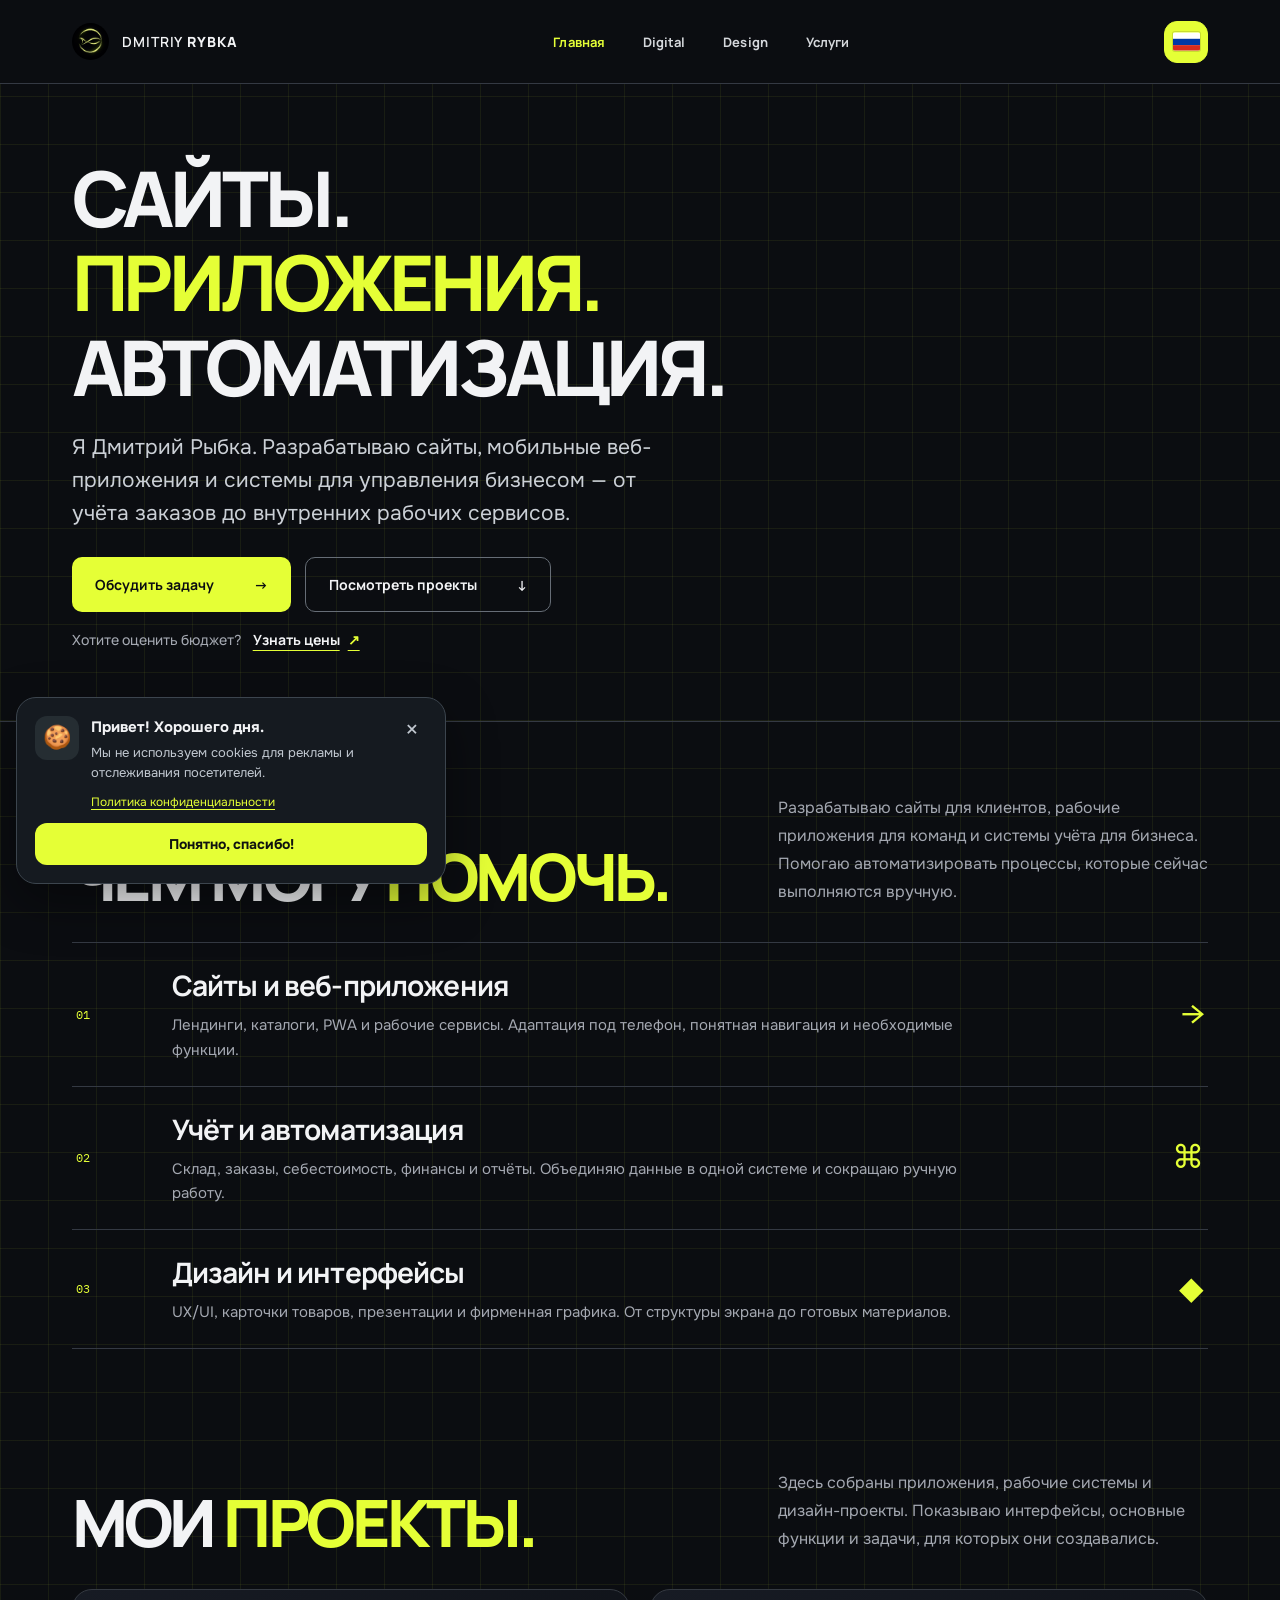
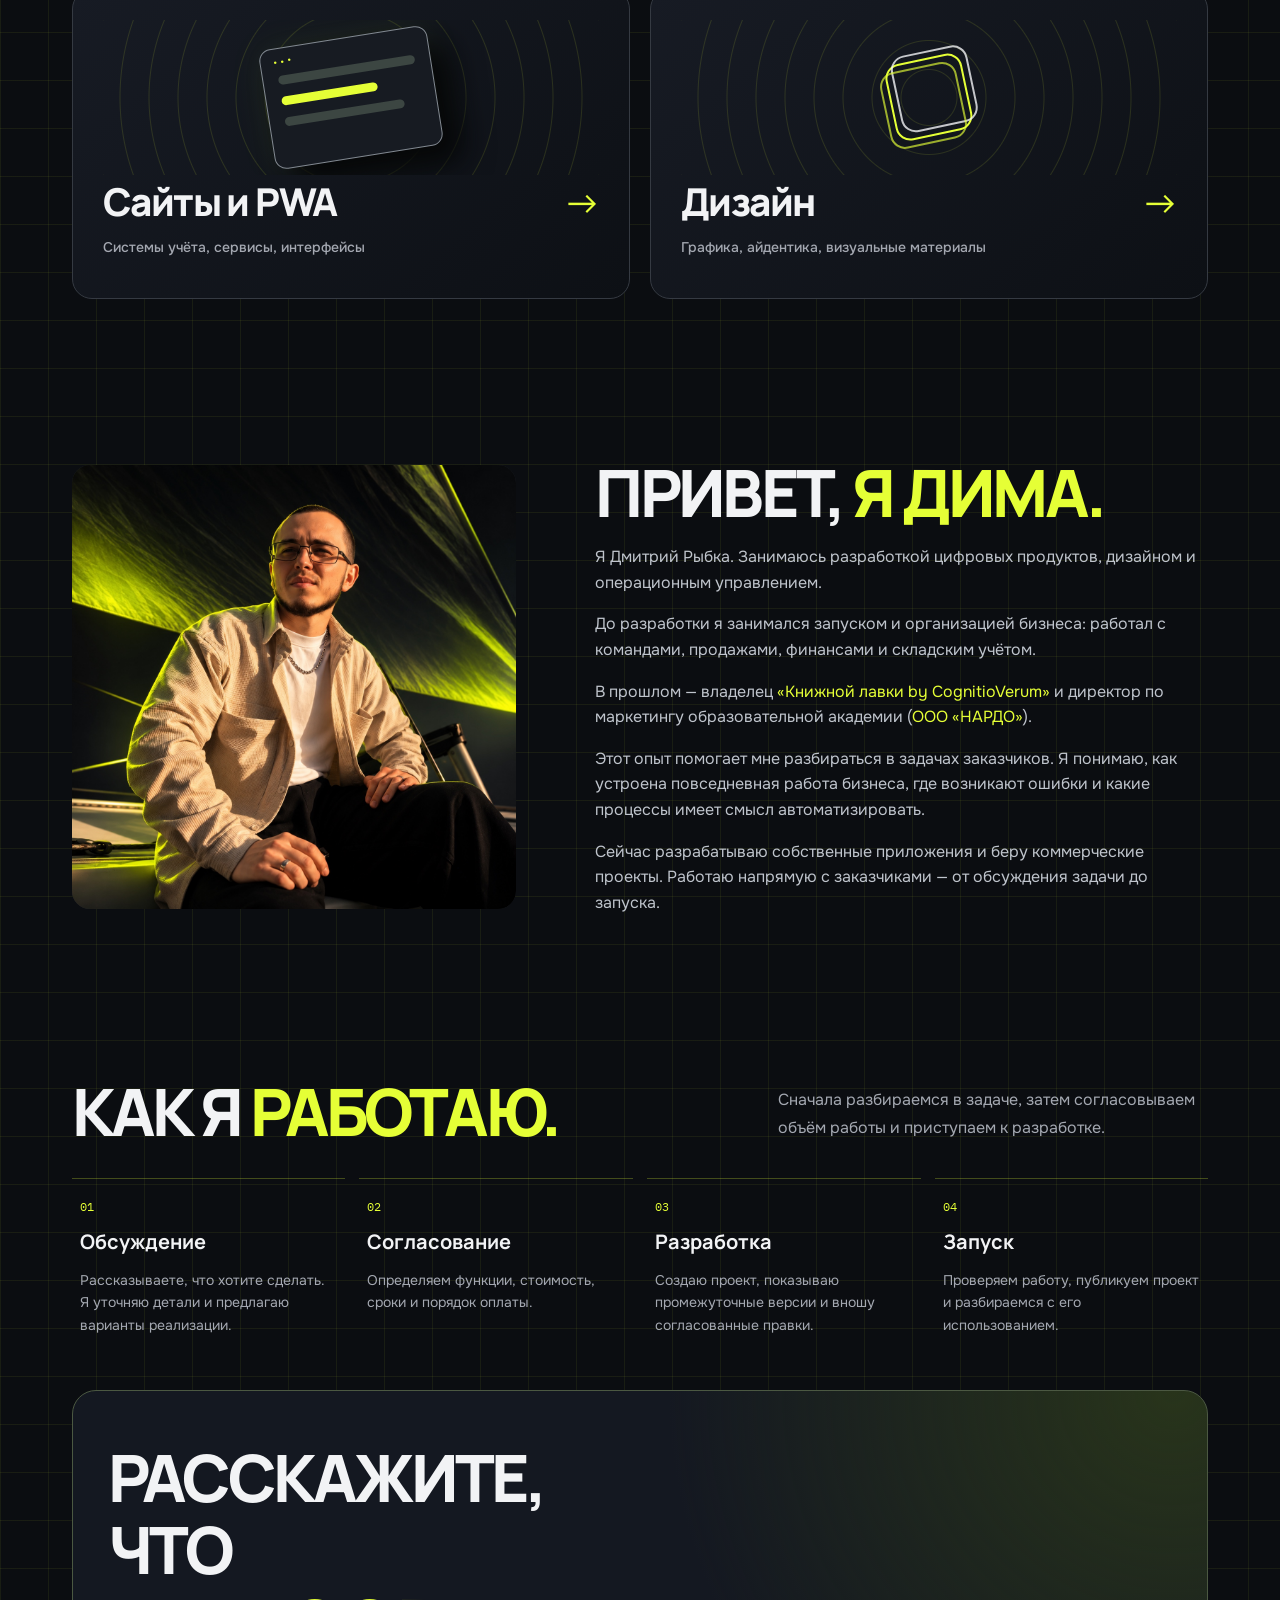
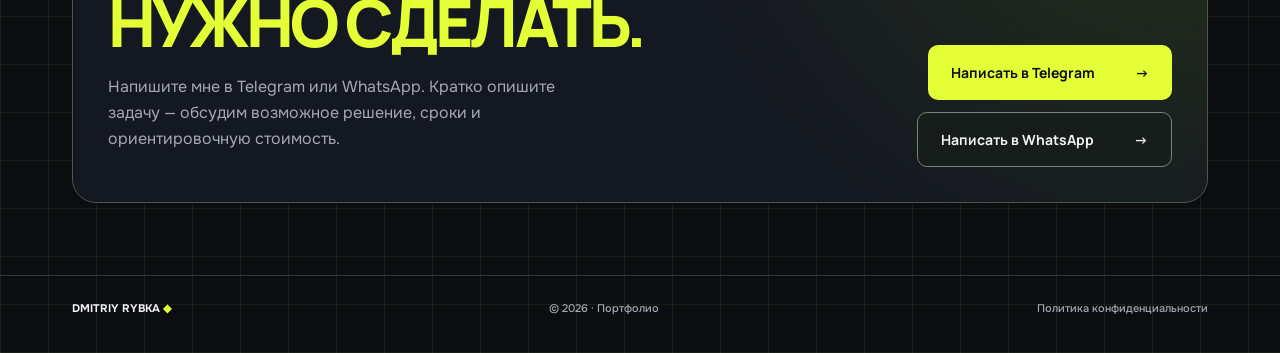
==== commit 241d794a: "fix: bust cached styles and locale dictionaries for pricing link" ====
--- a/index.html
+++ b/index.html
@@ -10,7 +10,7 @@
 
 <meta charset="utf-8"><meta name="viewport" content="width=device-width,initial-scale=1"><meta name="theme-color" content="#0B0D11">
 <meta name="description" content="Разработка сайтов, PWA, автоматизация и дизайн. Работаю удалённо с заказчиками из Батуми, Тбилиси, Кутаиси, Сочи, Краснодара, Москвы и других городов."><title>Дмитрий Рыбка — разработка сайтов, PWA и автоматизация</title>
-<link rel="icon" href="brand-logo.png" type="image/svg+xml"><link rel="preconnect" href="https://fonts.googleapis.com"><link rel="preconnect" href="https://fonts.gstatic.com" crossorigin><link href="https://fonts.googleapis.com/css2?family=Manrope:wght@400;500;600;700;800&family=Onest:wght@400;500;600;700&family=IBM+Plex+Mono:wght@400;500&display=swap" rel="stylesheet"><link rel="stylesheet" href="brand-site.css?v=7"><script src="locales/ru.js?v=2" defer></script><script src="locales/en.js?v=3" defer></script><script src="locales/ka.js?v=3" defer></script><script src="i18n.js?v=4" defer></script><script src="brand-site.js?v=6" defer></script>
+<link rel="icon" href="brand-logo.png" type="image/svg+xml"><link rel="preconnect" href="https://fonts.googleapis.com"><link rel="preconnect" href="https://fonts.gstatic.com" crossorigin><link href="https://fonts.googleapis.com/css2?family=Manrope:wght@400;500;600;700;800&family=Onest:wght@400;500;600;700&family=IBM+Plex+Mono:wght@400;500&display=swap" rel="stylesheet"><link rel="stylesheet" href="brand-site.css?v=8"><script src="locales/ru.js?v=3" defer></script><script src="locales/en.js?v=4" defer></script><script src="locales/ka.js?v=4" defer></script><script src="i18n.js?v=4" defer></script><script src="brand-site.js?v=6" defer></script>
 
 <link rel="canonical" href="https://dmitriyribka27.github.io/">
 <meta name="robots" content="index, follow, max-image-preview:large">
--- a/brand-site.css
+++ b/brand-site.css
@@ -213,3 +213,10 @@
 
 /* Four-link header: keep full labels accessible on narrow phones. */
 @media(max-width:620px){body>.header{height:auto;min-height:73px;padding:9px 5%;display:grid;grid-template-columns:minmax(0,1fr) 38px;column-gap:8px;row-gap:4px}body>.header .wordmark{grid-column:1;grid-row:1}body>.header .language-switcher{grid-column:2;grid-row:1;justify-self:end}body>.header .nav{grid-column:1/-1;grid-row:2;display:flex;justify-content:space-between;gap:4px;width:100%;min-width:0}body>.header .nav a{font-size:12px;font-weight:700;padding:10px 5px;white-space:nowrap;min-height:40px;display:inline-flex;align-items:center}}
+
+/* Subtle pricing path beneath the homepage hero actions. */
+.hero-pricing{display:flex;align-items:baseline;flex-wrap:wrap;gap:8px 12px;margin-top:18px;font:500 14px Manrope,sans-serif;color:var(--steel)}
+.hero-pricing a{display:inline-flex;align-items:center;gap:8px;color:var(--text);font-weight:700;text-decoration:underline;text-decoration-color:var(--lime);text-underline-offset:5px;transition:color .2s}
+.hero-pricing a:hover,.hero-pricing a:focus-visible{color:var(--lime)}
+.hero-pricing a span{color:var(--lime);text-decoration:none}
+@media(max-width:767px){.hero-pricing{font-size:13px;margin-top:16px;gap:7px 10px}}
